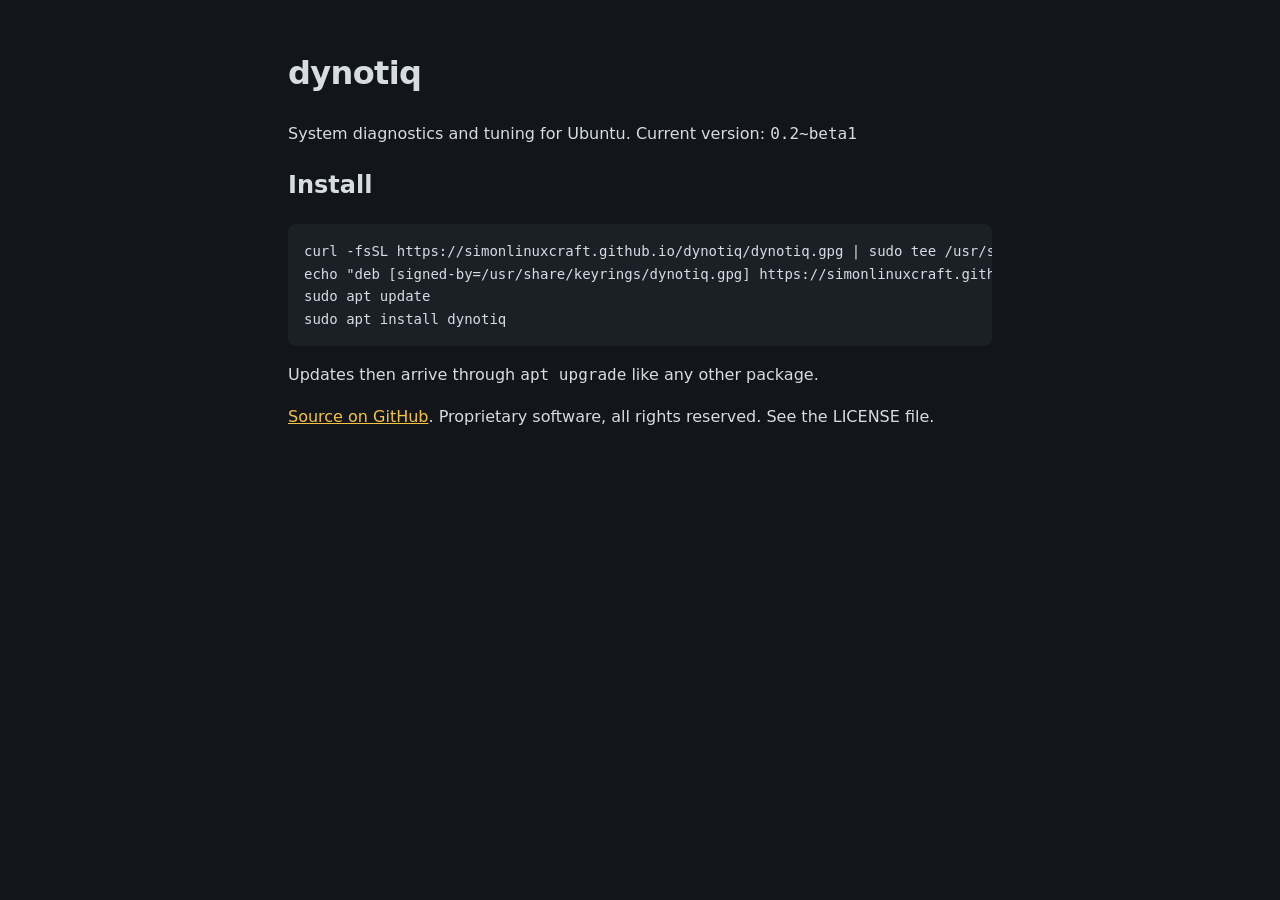
==== index.html @ 6f555dcc "dynotiq 0.2~beta1" ====
<!doctype html>
<meta charset="utf-8">
<title>dynotiq apt repository</title>
<style>
 body{font:16px/1.6 system-ui,sans-serif;max-width:44rem;margin:3rem auto;padding:0 1rem;
      background:#12161B;color:#D7DCE3}
 h1{font-weight:600;letter-spacing:-.02em} code,pre{font-family:ui-monospace,monospace}
 pre{background:#1B2027;padding:1rem;border-radius:8px;overflow-x:auto;font-size:14px}
 a{color:#F5C242}
</style>
<h1>dynotiq</h1>
<p>System diagnostics and tuning for Ubuntu. Current version: <code>0.2~beta1</code></p>
<h2>Install</h2>
<pre>curl -fsSL https://simonlinuxcraft.github.io/dynotiq/dynotiq.gpg | sudo tee /usr/share/keyrings/dynotiq.gpg > /dev/null
echo "deb [signed-by=/usr/share/keyrings/dynotiq.gpg] https://simonlinuxcraft.github.io/dynotiq ./" | sudo tee /etc/apt/sources.list.d/dynotiq.list
sudo apt update
sudo apt install dynotiq</pre>
<p>Updates then arrive through <code>apt upgrade</code> like any other package.</p>
<p><a href="https://github.com/simonlinuxcraft/dynotiq">Source on GitHub</a>.
Proprietary software, all rights reserved. See the LICENSE file.</p>
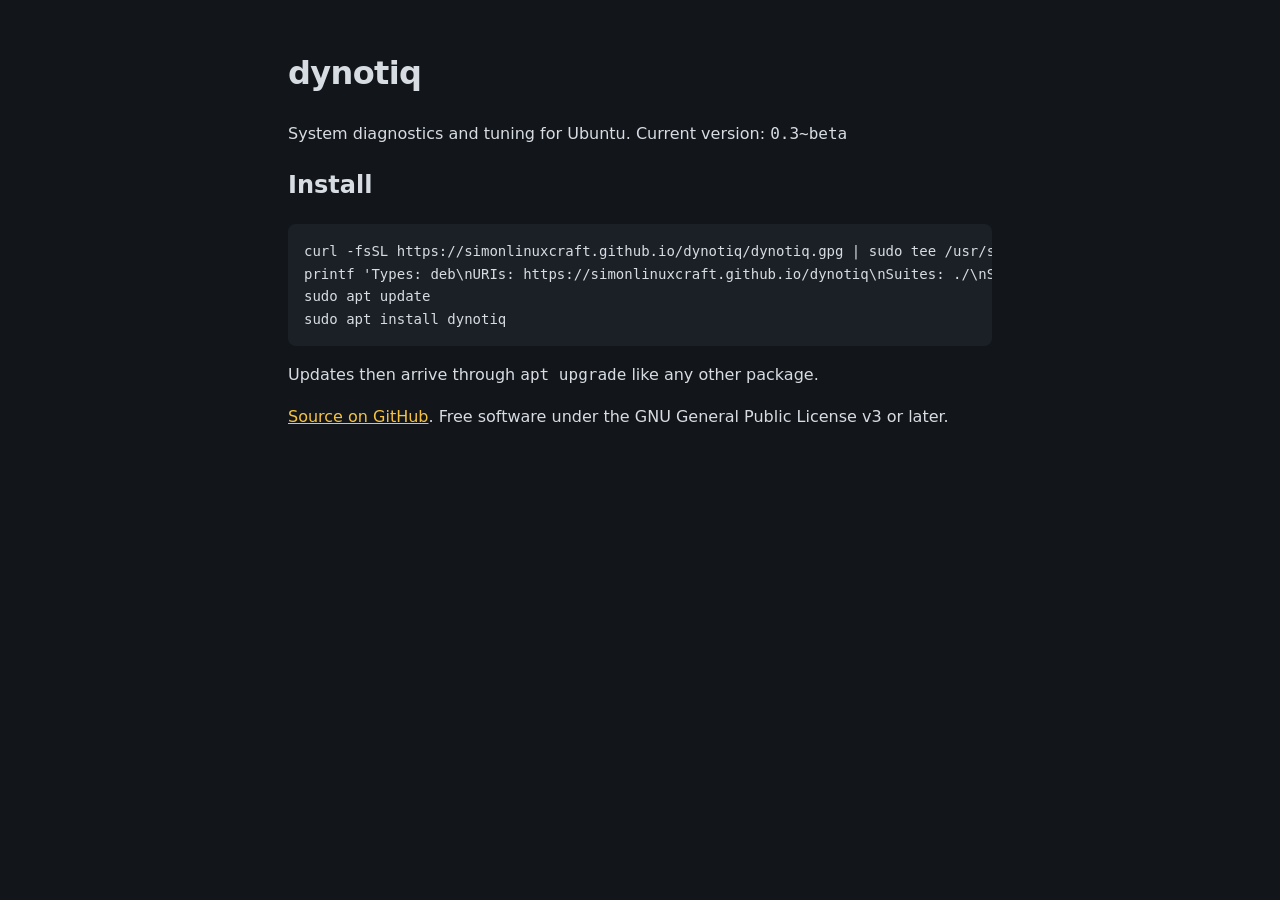
==== commit 1c63890d: "dynotiq 0.3~beta" ====
--- a/index.html
+++ b/index.html
@@ -9,12 +9,12 @@
  a{color:#F5C242}
 </style>
 <h1>dynotiq</h1>
-<p>System diagnostics and tuning for Ubuntu. Current version: <code>0.2~beta1</code></p>
+<p>System diagnostics and tuning for Ubuntu. Current version: <code>0.3~beta</code></p>
 <h2>Install</h2>
 <pre>curl -fsSL https://simonlinuxcraft.github.io/dynotiq/dynotiq.gpg | sudo tee /usr/share/keyrings/dynotiq.gpg > /dev/null
-echo "deb [signed-by=/usr/share/keyrings/dynotiq.gpg] https://simonlinuxcraft.github.io/dynotiq ./" | sudo tee /etc/apt/sources.list.d/dynotiq.list
+printf 'Types: deb\nURIs: https://simonlinuxcraft.github.io/dynotiq\nSuites: ./\nSigned-By: /usr/share/keyrings/dynotiq.gpg\n' | sudo tee /etc/apt/sources.list.d/dynotiq.sources > /dev/null
 sudo apt update
 sudo apt install dynotiq</pre>
 <p>Updates then arrive through <code>apt upgrade</code> like any other package.</p>
 <p><a href="https://github.com/simonlinuxcraft/dynotiq">Source on GitHub</a>.
-Proprietary software, all rights reserved. See the LICENSE file.</p>
+Free software under the GNU General Public License v3 or later.</p>
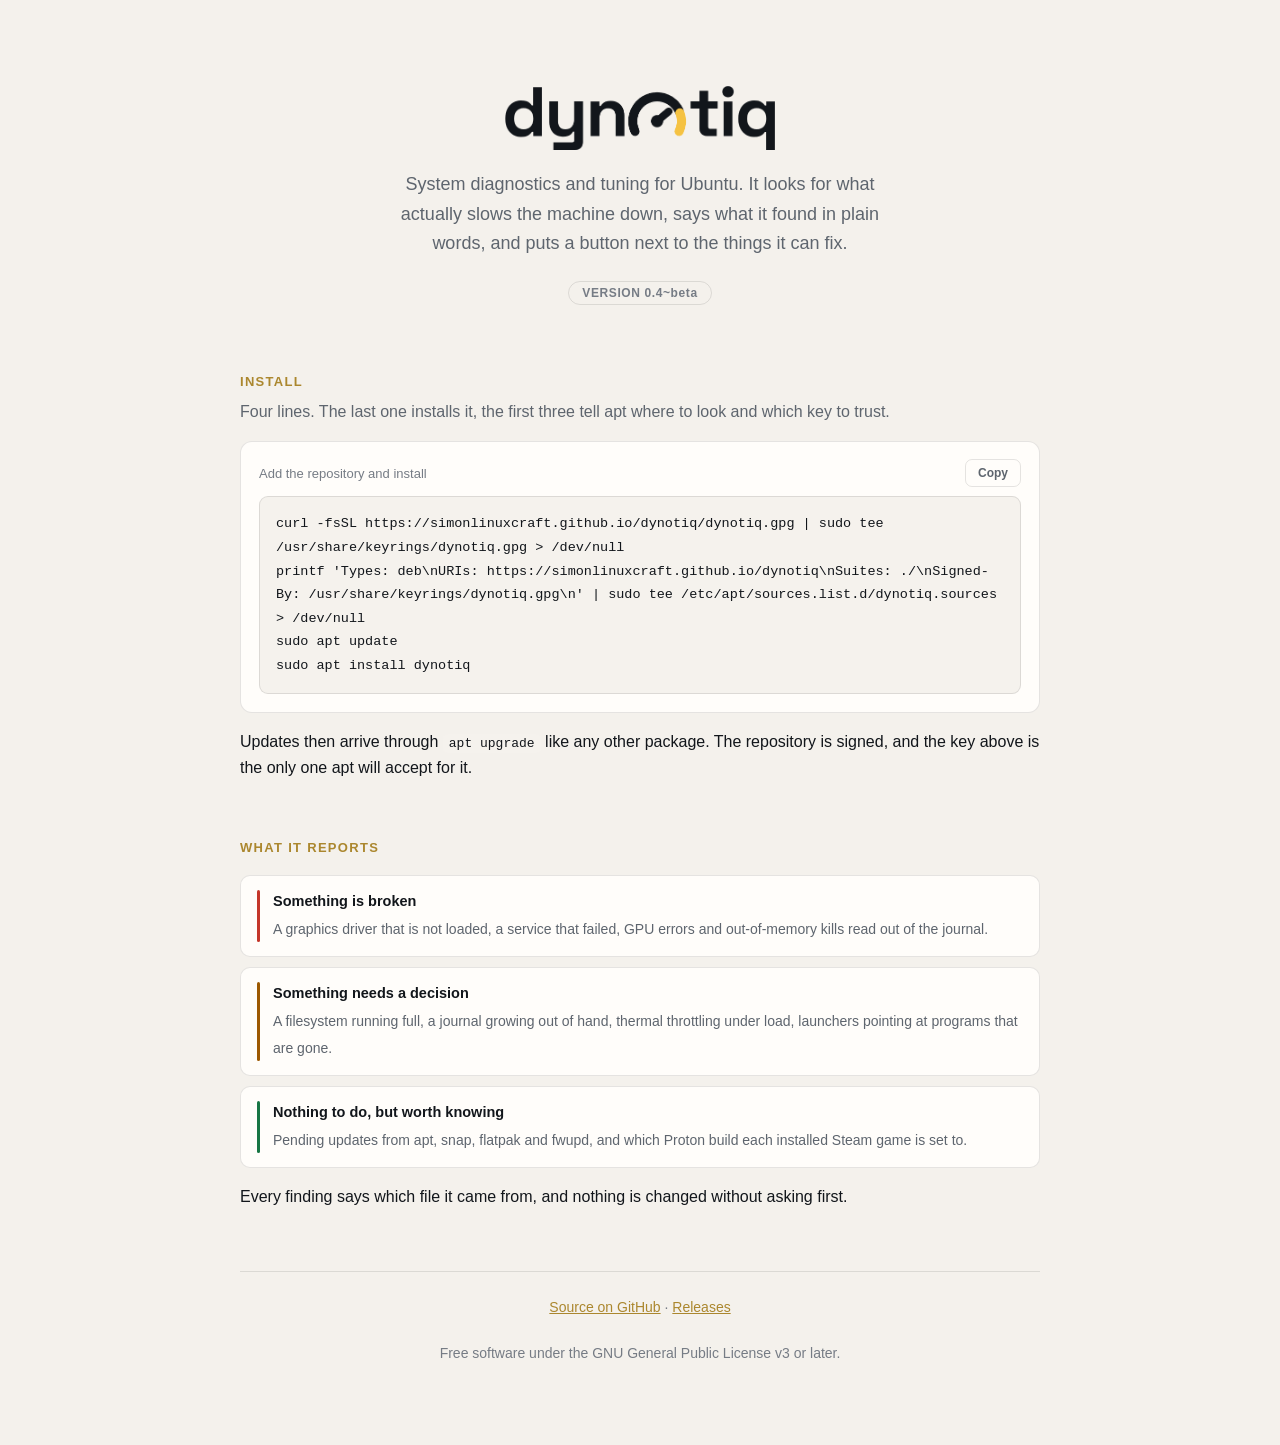
==== commit ea8f0412: "dynotiq 0.4~beta" ====
--- a/index.html
+++ b/index.html
@@ -1,20 +1,157 @@
 <!doctype html>
+<html lang="en">
 <meta charset="utf-8">
+<meta name="viewport" content="width=device-width,initial-scale=1">
 <title>dynotiq apt repository</title>
+<meta name="description" content="System diagnostics and tuning for Ubuntu.">
+<link rel="icon" href="icon.svg" type="image/svg+xml">
 <style>
- body{font:16px/1.6 system-ui,sans-serif;max-width:44rem;margin:3rem auto;padding:0 1rem;
-      background:#12161B;color:#D7DCE3}
- h1{font-weight:600;letter-spacing:-.02em} code,pre{font-family:ui-monospace,monospace}
- pre{background:#1B2027;padding:1rem;border-radius:8px;overflow-x:auto;font-size:14px}
- a{color:#F5C242}
+:root{
+  --bg:#0E1116; --card:#161A20; --raised:#1B2027; --text:#F2F3F5;
+  --dim:#9AA1AA; --faint:#767C85; --line:rgba(255,255,255,.09);
+  --acc:#F5C242; --acctext:#F5C242; --ok:#2ED27A; --warn:#FF8A3D; --crit:#FF4747;
+  --track:rgba(255,255,255,.09);
+}
+@media (prefers-color-scheme:light){
+  :root{
+    --bg:#F4F1EC; --card:#FFFDFA; --raised:#F5F2ED; --text:#12161B;
+    --dim:#5E656E; --faint:#767C85; --line:rgba(0,0,0,.10);
+    --acctext:#AB872E; --ok:#177544; --warn:#9C5800; --crit:#C4362A;
+    --track:rgba(0,0,0,.10);
+  }
+}
+*{box-sizing:border-box}
+body{
+  margin:0; padding:0 20px 80px; background:var(--bg); color:var(--text);
+  font:16px/1.65 Arial,"Liberation Sans",Helvetica,sans-serif;
+  -webkit-font-smoothing:antialiased;
+}
+.wrap{max-width:50rem; margin:0 auto}
+header{padding:86px 0 10px; text-align:center}
+/* Die Wortmarke aus dem Projekt, nicht nachgesetzt. Zwei Fassungen, die
+   Fassung fuer den dunklen Grund traegt helle Schrift. */
+.wordmark{width:270px; max-width:78%; height:auto; display:block; margin:0 auto}
+.wm-light{display:none}
+@media (prefers-color-scheme:light){
+  .wm-dark{display:none} .wm-light{display:block}
+}
+.lede{margin:20px auto 0; max-width:33rem; font-size:18px; color:var(--dim)}
+.ver{
+  display:inline-block; margin-top:22px; padding:5px 13px; border-radius:999px;
+  border:1px solid var(--line); color:var(--faint);
+  font:700 12px/1 Arial,"Liberation Sans",sans-serif; letter-spacing:.05em;
+}
+h2{
+  margin:56px 0 6px; font-size:13px; font-weight:700; letter-spacing:.1em;
+  text-transform:uppercase; color:var(--acctext);
+}
+h2+p{margin-top:0; color:var(--dim)}
+.card{
+  background:var(--card); border:1px solid var(--line); border-radius:12px;
+  padding:6px 18px 18px; margin-top:16px;
+}
+.head{
+  display:flex; align-items:center; justify-content:space-between;
+  gap:12px; padding:11px 0 9px;
+}
+.head span{font-size:13px; color:var(--faint)}
+pre{
+  margin:0; padding:15px 16px; border-radius:9px;
+  background:var(--raised); border:1px solid var(--line);
+  font:13.5px/1.75 "Liberation Mono","Courier New",monospace; color:var(--text);
+  /* Umbrechen statt seitwaerts schieben. Der kopierte Text bleibt exakt, nur
+     die Darstellung bricht um, und niemand muss quer scrollen. */
+  white-space:pre-wrap; overflow-wrap:anywhere;
+}
+button{
+  border:1px solid var(--line); background:transparent; color:var(--dim);
+  border-radius:7px; padding:6px 12px; cursor:pointer;
+  font:700 12px Arial,"Liberation Sans",sans-serif;
+}
+button:hover{color:var(--text); border-color:var(--faint)}
+.rows{margin-top:16px; display:grid; gap:10px}
+.row{
+  display:flex; gap:13px; align-items:flex-start;
+  background:var(--card); border:1px solid var(--line);
+  border-radius:10px; padding:14px 16px;
+}
+.row i{width:3px; align-self:stretch; border-radius:2px; flex:none}
+.row b{display:block; font-size:14.5px; margin-bottom:2px}
+.row span{color:var(--dim); font-size:14px}
+.b-crit{background:var(--crit)} .b-warn{background:var(--warn)}
+.b-ok{background:var(--ok)}
+footer{
+  margin-top:60px; padding-top:24px; border-top:1px solid var(--line);
+  color:var(--faint); font-size:14px; text-align:center;
+}
+a{color:var(--acctext)} a:hover{text-decoration:none}
+code{
+  font:13px "Liberation Mono","Courier New",monospace;
+  background:var(--raised); padding:2px 6px; border-radius:5px;
+}
 </style>
-<h1>dynotiq</h1>
-<p>System diagnostics and tuning for Ubuntu. Current version: <code>0.3~beta</code></p>
+<div class="wrap">
+<header>
+  <img class="wordmark wm-dark" src="wordmark-dark.png" alt="dynotiq"
+       width="599" height="142">
+  <img class="wordmark wm-light" src="wordmark-light.png" alt="dynotiq"
+       width="599" height="142">
+  <p class="lede">System diagnostics and tuning for Ubuntu. It looks for what
+    actually slows the machine down, says what it found in plain words, and
+    puts a button next to the things it can fix.</p>
+  <div class="ver">VERSION 0.4~beta</div>
+</header>
+
 <h2>Install</h2>
-<pre>curl -fsSL https://simonlinuxcraft.github.io/dynotiq/dynotiq.gpg | sudo tee /usr/share/keyrings/dynotiq.gpg > /dev/null
+<p>Four lines. The last one installs it, the first three tell apt where to
+  look and which key to trust.</p>
+<div class="card">
+  <div class="head"><span>Add the repository and install</span>
+    <button data-copy="cmd">Copy</button></div>
+<pre id="cmd">curl -fsSL https://simonlinuxcraft.github.io/dynotiq/dynotiq.gpg | sudo tee /usr/share/keyrings/dynotiq.gpg > /dev/null
 printf 'Types: deb\nURIs: https://simonlinuxcraft.github.io/dynotiq\nSuites: ./\nSigned-By: /usr/share/keyrings/dynotiq.gpg\n' | sudo tee /etc/apt/sources.list.d/dynotiq.sources > /dev/null
 sudo apt update
 sudo apt install dynotiq</pre>
-<p>Updates then arrive through <code>apt upgrade</code> like any other package.</p>
-<p><a href="https://github.com/simonlinuxcraft/dynotiq">Source on GitHub</a>.
-Free software under the GNU General Public License v3 or later.</p>
+</div>
+<p>Updates then arrive through <code>apt upgrade</code> like any other
+  package. The repository is signed, and the key above is the only one apt
+  will accept for it.</p>
+
+<h2>What it reports</h2>
+<div class="rows">
+  <div class="row"><i class="b-crit"></i><div>
+    <b>Something is broken</b>
+    <span>A graphics driver that is not loaded, a service that failed, GPU
+    errors and out-of-memory kills read out of the journal.</span></div></div>
+  <div class="row"><i class="b-warn"></i><div>
+    <b>Something needs a decision</b>
+    <span>A filesystem running full, a journal growing out of hand, thermal
+    throttling under load, launchers pointing at programs that are gone.</span>
+    </div></div>
+  <div class="row"><i class="b-ok"></i><div>
+    <b>Nothing to do, but worth knowing</b>
+    <span>Pending updates from apt, snap, flatpak and fwupd, and which Proton
+    build each installed Steam game is set to.</span></div></div>
+</div>
+<p>Every finding says which file it came from, and nothing is changed without
+  asking first.</p>
+
+<footer>
+  <a href="https://github.com/simonlinuxcraft/dynotiq">Source on GitHub</a>
+  &middot;
+  <a href="https://github.com/simonlinuxcraft/dynotiq/releases/latest">Releases</a>
+  <br><br>
+  Free software under the GNU General Public License v3 or later.
+</footer>
+</div>
+<script>
+document.querySelectorAll("button[data-copy]").forEach(function (b) {
+  b.addEventListener("click", function () {
+    var el = document.getElementById(b.getAttribute("data-copy"));
+    navigator.clipboard.writeText(el.innerText).then(function () {
+      b.textContent = "Copied";
+      setTimeout(function () { b.textContent = "Copy"; }, 1500);
+    });
+  });
+});
+</script>
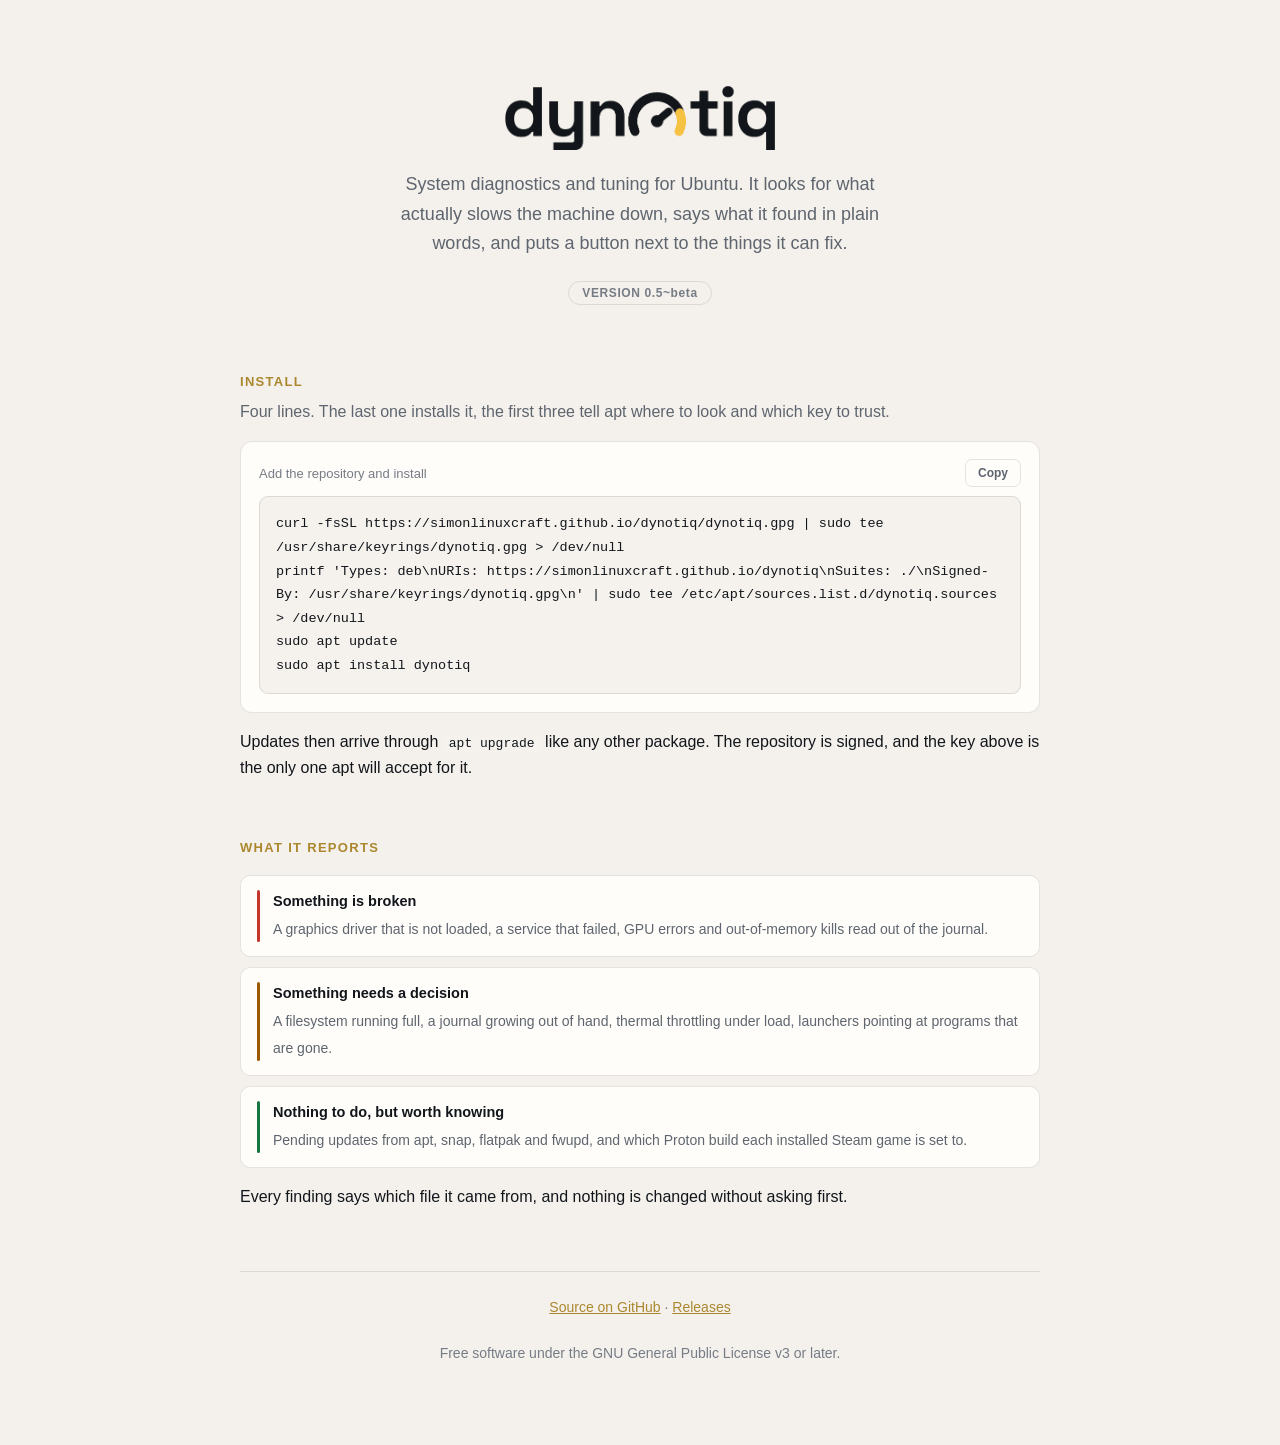
==== commit 037e4eea: "dynotiq 0.5~beta" ====
--- a/index.html
+++ b/index.html
@@ -99,7 +99,7 @@
   <p class="lede">System diagnostics and tuning for Ubuntu. It looks for what
     actually slows the machine down, says what it found in plain words, and
     puts a button next to the things it can fix.</p>
-  <div class="ver">VERSION 0.4~beta</div>
+  <div class="ver">VERSION 0.5~beta</div>
 </header>
 
 <h2>Install</h2>
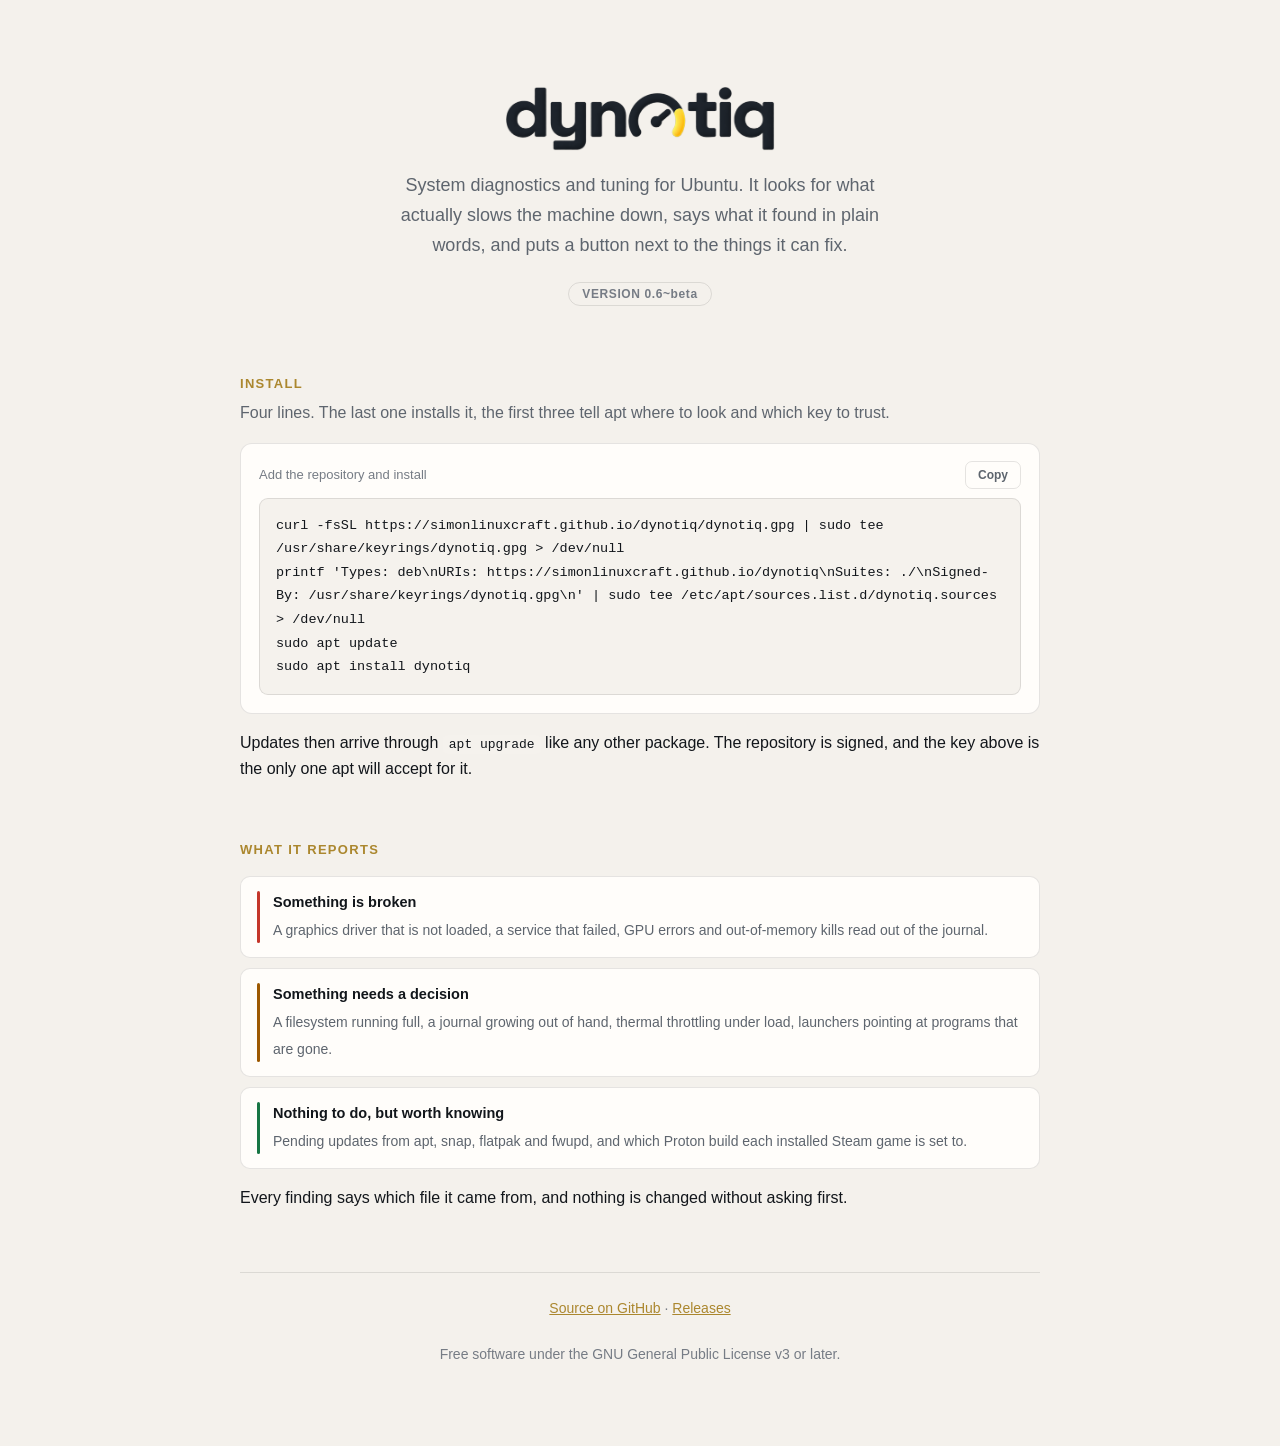
==== commit 742f8278: "dynotiq 0.6~beta" ====
--- a/index.html
+++ b/index.html
@@ -4,7 +4,7 @@
 <meta name="viewport" content="width=device-width,initial-scale=1">
 <title>dynotiq apt repository</title>
 <meta name="description" content="System diagnostics and tuning for Ubuntu.">
-<link rel="icon" href="icon.svg" type="image/svg+xml">
+<link rel="icon" href="icon.png" type="image/png">
 <style>
 :root{
   --bg:#0E1116; --card:#161A20; --raised:#1B2027; --text:#F2F3F5;
@@ -99,7 +99,7 @@
   <p class="lede">System diagnostics and tuning for Ubuntu. It looks for what
     actually slows the machine down, says what it found in plain words, and
     puts a button next to the things it can fix.</p>
-  <div class="ver">VERSION 0.5~beta</div>
+  <div class="ver">VERSION 0.6~beta</div>
 </header>
 
 <h2>Install</h2>
